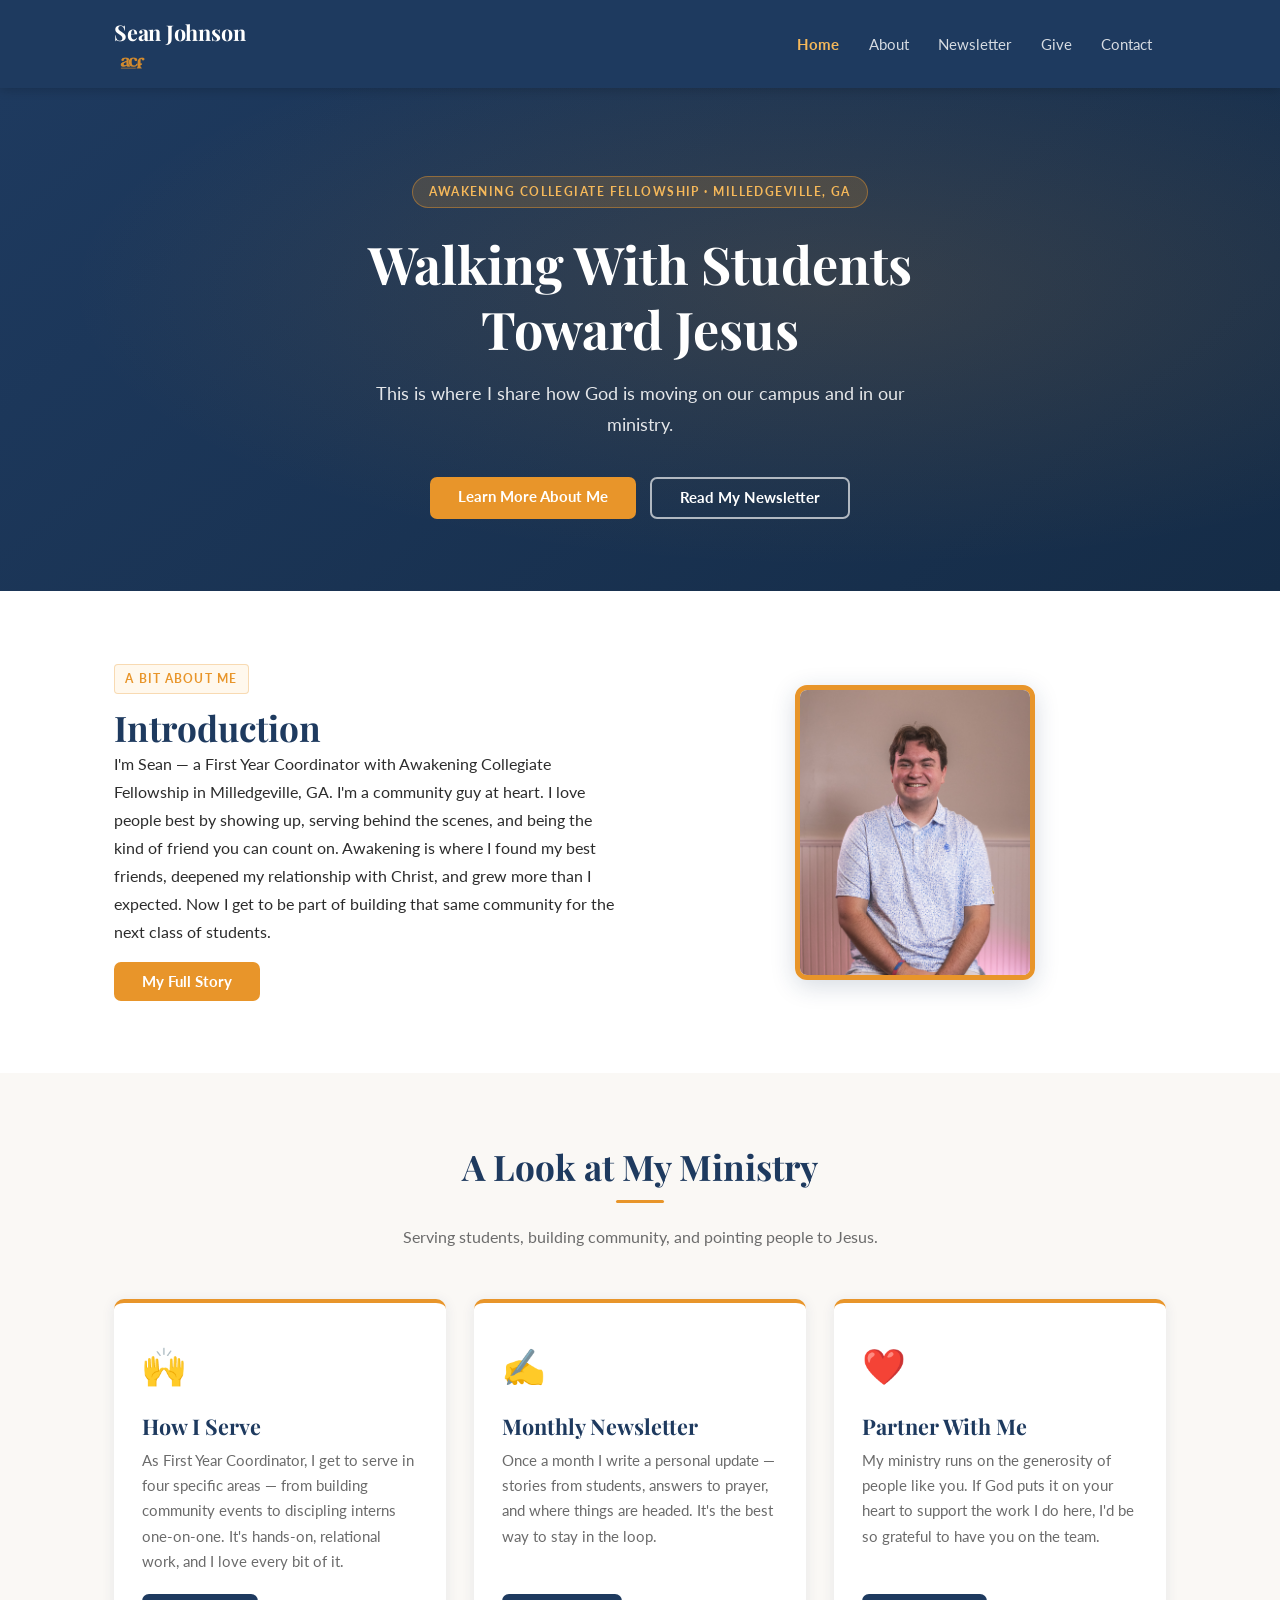
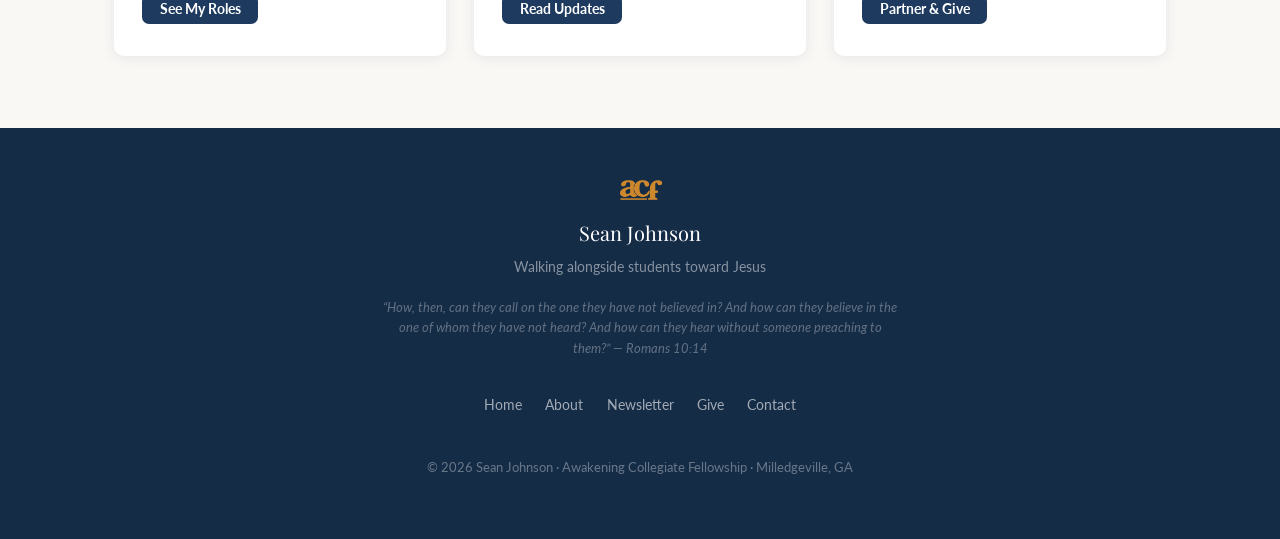
==== index.html @ 80b4a174 "Replace ACF text in nav with logo image across all pages" ====
<!DOCTYPE html>
<html lang="en">
<head>
  <meta charset="UTF-8">
  <meta name="viewport" content="width=device-width, initial-scale=1.0">
  <title>Sean Johnson | Ministry</title>
  <meta name="description" content="Sean Johnson — First Year Coordinator with Awakening Collegiate Fellowship in Milledgeville, GA. Walking alongside college students toward Jesus.">
  <link rel="preconnect" href="https://fonts.googleapis.com">
  <link rel="preconnect" href="https://fonts.gstatic.com" crossorigin>
  <link href="https://fonts.googleapis.com/css2?family=Playfair+Display:ital,wght@0,400;0,600;0,700;1,400&family=Lato:wght@300;400;700&display=swap" rel="stylesheet">
  <link rel="stylesheet" href="css/style.css">
</head>
<body>

<header>
  <nav>
    <div class="nav-brand">
      <a href="index.html">Sean Johnson</a>
      <img src="images/acf-logo.png" alt="ACF" style="height:20px;display:block;opacity:0.9;margin-top:1px;">
    </div>
    <button class="nav-toggle" aria-label="Toggle navigation" aria-expanded="false">&#9776;</button>
    <ul class="nav-links">
      <li><a href="index.html">Home</a></li>
      <li><a href="about.html">About</a></li>
      <li><a href="newsletter.html">Newsletter</a></li>
      <li><a href="give.html">Give</a></li>
      <li><a href="contact.html">Contact</a></li>
    </ul>
  </nav>
</header>

<!-- Hero -->
<div class="hero">
  <div class="hero-inner container">
    <div class="hero-badge">Awakening Collegiate Fellowship &middot; Milledgeville, GA</div>
    <h1>Walking With Students<br>Toward Jesus</h1>
    <p class="hero-lead">
      This is where I share how God is moving on our campus and in our ministry.
    </p>
    <div class="hero-actions">
      <a href="about.html" class="btn btn-primary">Learn More About Me</a>
      <a href="newsletter.html" class="btn btn-outline-white">Read My Newsletter</a>
    </div>
  </div>
</div>

<!-- Quick intro -->
<section class="section-white">
  <div class="container">
    <div style="display:grid; grid-template-columns:1fr 1fr; gap:3rem; align-items:center;">
      <div>
        <span class="tag">A Bit About Me</span>
        <h2 style="margin-top:0.75rem;">Introduction</h2>
        <p>I'm Sean — a First Year Coordinator with Awakening Collegiate Fellowship in Milledgeville, GA. I'm a community guy at heart. I love people best by showing up, serving behind the scenes, and being the kind of friend you can count on. Awakening is where I found my best friends, deepened my relationship with Christ, and grew more than I expected. Now I get to be part of building that same community for the next class of students.</p>
        <a href="about.html" class="btn btn-primary">My Full Story</a>
      </div>
      <div class="text-center" style="padding:1rem;">
        <img src="images/sean-johnson.jpg" alt="Sean Johnson" class="profile-photo-rect">
      </div>
    </div>
  </div>
</section>


<!-- What I Do -->
<section>
  <div class="container">
    <div class="section-header">
      <h2>A Look at My Ministry</h2>
      <hr class="divider">
      <p>Serving students, building community, and pointing people to Jesus.</p>
    </div>
    <div class="cards">
      <div class="card">
        <div class="card-icon">&#128588;</div>
        <h3>How I Serve</h3>
        <p>As First Year Coordinator, I get to serve in four specific areas — from building community events to discipling interns one-on-one. It's hands-on, relational work, and I love every bit of it.</p>
        <a href="about.html#roles" class="btn btn-navy btn-sm">See My Roles</a>
      </div>
      <div class="card">
        <div class="card-icon">&#9997;&#65039;</div>
        <h3>Monthly Newsletter</h3>
        <p>Once a month I write a personal update — stories from students, answers to prayer, and where things are headed. It's the best way to stay in the loop.</p>
        <a href="newsletter.html" class="btn btn-navy btn-sm">Read Updates</a>
      </div>
      <div class="card">
        <div class="card-icon">&#10084;&#65039;</div>
        <h3>Partner With Me</h3>
        <p>My ministry runs on the generosity of people like you. If God puts it on your heart to support the work I do here, I'd be so grateful to have you on the team.</p>
        <a href="give.html" class="btn btn-navy btn-sm">Partner &amp; Give</a>
      </div>
    </div>
  </div>
</section>

<!-- Footer -->
<footer>
  <div class="container">
    <div class="footer-brand">
      <img src="images/acf-logo.png" alt="ACF" style="height:36px;opacity:0.88;display:block;margin:0 auto 0.4rem;">
      Sean Johnson
    </div>
    <p class="footer-tagline">Walking alongside students toward Jesus</p>
    <p class="footer-verse">&ldquo;How, then, can they call on the one they have not believed in? And how can they believe in the one of whom they have not heard? And how can they hear without someone preaching to them?&rdquo; &mdash; Romans 10:14</p>
    <nav class="footer-nav">
      <a href="index.html">Home</a>
      <a href="about.html">About</a>
      <a href="newsletter.html">Newsletter</a>
      <a href="give.html">Give</a>
      <a href="contact.html">Contact</a>
    </nav>
    <p class="footer-copy">&copy; 2026 Sean Johnson &middot; Awakening Collegiate Fellowship &middot; Milledgeville, GA</p>
  </div>
</footer>

<script src="js/main.js"></script>
</body>
</html>
---- css/style.css ----
@import url('https://fonts.googleapis.com/css2?family=Playfair+Display:ital,wght@0,400;0,600;0,700;1,400&family=Lato:wght@300;400;700&display=swap');

:root {
  --navy: #1E3A5F;
  --navy-dark: #152C47;
  --navy-light: #2A5080;
  --amber: #E8952A;
  --amber-light: #F5B85A;
  --amber-pale: #FFF8ED;
  --warm-white: #FAF8F5;
  --white: #FFFFFF;
  --text: #2C2C2C;
  --text-light: #6B6B6B;
  --border: #E5DDD5;
  --shadow: 0 2px 14px rgba(30, 58, 95, 0.09);
  --radius: 10px;
}

*, *::before, *::after { box-sizing: border-box; margin: 0; padding: 0; }
html { scroll-behavior: smooth; }

body {
  font-family: 'Lato', sans-serif;
  color: var(--text);
  background: var(--warm-white);
  line-height: 1.75;
}

h1, h2, h3, h4 {
  font-family: 'Playfair Display', serif;
  line-height: 1.25;
  color: var(--navy);
}

h1 { font-size: clamp(2rem, 5vw, 3.25rem); }
h2 { font-size: clamp(1.5rem, 3vw, 2.2rem); }
h3 { font-size: 1.35rem; }

p { margin-bottom: 1rem; }
a { color: var(--amber); text-decoration: none; }
a:hover { text-decoration: underline; }
img { max-width: 100%; height: auto; display: block; }

.container { max-width: 1100px; margin: 0 auto; padding: 0 1.5rem; }
.container-narrow { max-width: 760px; margin: 0 auto; padding: 0 1.5rem; }

/* ---- Navigation ---- */
header {
  background: var(--navy);
  position: sticky;
  top: 0;
  z-index: 200;
  box-shadow: 0 2px 10px rgba(0,0,0,0.18);
}

nav {
  display: flex;
  align-items: center;
  justify-content: space-between;
  padding: 0.9rem 1.5rem;
  max-width: 1100px;
  margin: 0 auto;
}

.nav-brand a {
  font-family: 'Playfair Display', serif;
  font-size: 1.35rem;
  color: white;
  font-weight: 700;
  letter-spacing: -0.01em;
  text-decoration: none;
}

.nav-brand .nav-subtitle {
  display: block;
  font-family: 'Lato', sans-serif;
  font-size: 0.68rem;
  color: var(--amber-light);
  letter-spacing: 0.14em;
  text-transform: uppercase;
  margin-top: -3px;
}

.nav-links {
  display: flex;
  list-style: none;
  gap: 0.15rem;
  align-items: center;
}

.nav-links a {
  color: rgba(255,255,255,0.82);
  padding: 0.45rem 0.85rem;
  border-radius: 5px;
  font-size: 0.94rem;
  font-weight: 400;
  transition: color 0.2s, background 0.2s;
  text-decoration: none;
}

.nav-links a:hover { color: white; background: rgba(255,255,255,0.1); }
.nav-links a.active { color: var(--amber-light); font-weight: 700; }

.nav-toggle {
  display: none;
  background: none;
  border: 2px solid rgba(255,255,255,0.35);
  color: white;
  font-size: 1.2rem;
  cursor: pointer;
  padding: 0.3rem 0.55rem;
  border-radius: 5px;
  line-height: 1;
}

@media (max-width: 660px) {
  .nav-toggle { display: block; }
  .nav-links {
    display: none;
    flex-direction: column;
    align-items: stretch;
    position: absolute;
    top: 100%;
    left: 0; right: 0;
    background: var(--navy-dark);
    padding: 0.75rem 1rem 1rem;
    gap: 0.1rem;
    border-top: 1px solid rgba(255,255,255,0.1);
  }
  .nav-links.open { display: flex; }
  .nav-links a { display: block; padding: 0.65rem 1rem; border-radius: 6px; }
  header { position: relative; }
}

/* ---- Buttons ---- */
.btn {
  display: inline-block;
  padding: 0.75rem 1.75rem;
  border-radius: 7px;
  font-family: 'Lato', sans-serif;
  font-weight: 700;
  font-size: 0.95rem;
  cursor: pointer;
  transition: transform 0.15s, box-shadow 0.15s, opacity 0.15s;
  text-decoration: none;
  border: none;
  line-height: 1;
}

.btn:hover { transform: translateY(-2px); box-shadow: 0 5px 16px rgba(0,0,0,0.15); text-decoration: none; }
.btn:active { transform: translateY(0); box-shadow: none; }

.btn-primary { background: var(--amber); color: white; }
.btn-primary:hover { background: #d4841e; color: white; }
.btn-outline-white { border: 2px solid rgba(255,255,255,0.65); color: white; background: transparent; padding: 0.72rem 1.75rem; }
.btn-outline-white:hover { border-color: white; background: rgba(255,255,255,0.08); color: white; }
.btn-navy { background: var(--navy); color: white; }
.btn-navy:hover { background: var(--navy-dark); color: white; }
.btn-sm { padding: 0.5rem 1.1rem; font-size: 0.88rem; }

/* ---- Hero ---- */
.hero {
  background: linear-gradient(140deg, var(--navy) 0%, var(--navy-dark) 100%);
  color: white;
  padding: 5.5rem 1.5rem 4.5rem;
  text-align: center;
  position: relative;
  overflow: hidden;
}

.hero::after {
  content: '';
  position: absolute;
  inset: 0;
  background: radial-gradient(ellipse at 65% 40%, rgba(232,149,42,0.14) 0%, transparent 65%);
  pointer-events: none;
}

.hero-inner { position: relative; z-index: 1; }
.hero-badge {
  display: inline-block;
  background: rgba(232,149,42,0.18);
  border: 1px solid rgba(232,149,42,0.45);
  color: var(--amber-light);
  font-size: 0.75rem;
  letter-spacing: 0.12em;
  text-transform: uppercase;
  padding: 0.3rem 1rem;
  border-radius: 20px;
  margin-bottom: 1.4rem;
  font-family: 'Lato', sans-serif;
  font-weight: 700;
}

.hero h1 { color: white; margin-bottom: 1.1rem; }
.hero .hero-lead { font-size: 1.15rem; opacity: 0.88; max-width: 580px; margin: 0 auto 2.25rem; line-height: 1.7; }
.hero-actions { display: flex; gap: 0.85rem; justify-content: center; flex-wrap: wrap; }

/* ---- Page header (inner pages) ---- */
.page-header {
  background: var(--navy);
  color: white;
  padding: 3.25rem 1.5rem 2.75rem;
  text-align: center;
}

.page-header h1 { color: white; margin-bottom: 0.5rem; }
.page-header p { opacity: 0.83; max-width: 520px; margin: 0 auto; font-size: 1.05rem; }

/* ---- Sections ---- */
section { padding: 4.5rem 0; }
.section-white { background: white; }

.section-header { text-align: center; margin-bottom: 3rem; }
.section-header h2 { margin-bottom: 0.5rem; }
.section-header p { color: var(--text-light); font-size: 1.02rem; max-width: 520px; margin: 0 auto; }

.divider {
  width: 48px; height: 3px;
  background: var(--amber); border: none;
  border-radius: 2px; margin: 0.7rem auto 1.2rem;
}

/* ---- Cards ---- */
.cards { display: grid; grid-template-columns: repeat(auto-fit, minmax(270px, 1fr)); gap: 1.75rem; }

.card {
  background: white;
  border-radius: var(--radius);
  box-shadow: var(--shadow);
  padding: 2rem 1.75rem;
  border-top: 4px solid var(--amber);
  transition: transform 0.2s, box-shadow 0.2s;
  display: flex;
  flex-direction: column;
}

.card:hover { transform: translateY(-4px); box-shadow: 0 8px 28px rgba(30,58,95,0.13); }
.card-icon { font-size: 2.2rem; margin-bottom: 1rem; }
.card h3 { margin-bottom: 0.5rem; }
.card p { color: var(--text-light); margin-bottom: 1.25rem; font-size: 0.96rem; line-height: 1.65; }
.card .btn { margin-top: auto; align-self: flex-start; }

/* ---- Scripture callout ---- */
.scripture-band {
  background: linear-gradient(135deg, var(--navy), var(--navy-light));
  color: white;
  text-align: center;
  padding: 4rem 1.5rem;
}

.scripture-band blockquote {
  font-family: 'Playfair Display', serif;
  font-style: italic;
  font-size: clamp(1.15rem, 2.5vw, 1.5rem);
  line-height: 1.65;
  max-width: 660px;
  margin: 0 auto 0.75rem;
  opacity: 0.95;
}

.scripture-band cite {
  font-size: 0.88rem;
  letter-spacing: 0.08em;
  text-transform: uppercase;
  opacity: 0.7;
  font-style: normal;
}

/* ---- About page ---- */
.about-intro {
  display: grid;
  grid-template-columns: 220px 1fr;
  gap: 3rem;
  align-items: start;
  padding: 3.5rem 0;
}

@media (max-width: 680px) {
  .about-intro { grid-template-columns: 1fr; text-align: center; }
}

.profile-photo {
  width: 240px; height: 240px;
  border-radius: 50%;
  object-fit: cover;
  object-position: center top;
  border: 5px solid var(--amber);
  flex-shrink: 0;
  display: block;
}

.about-intro .profile-photo { margin: 0 auto; }

.profile-photo-rect {
  width: 240px; height: 295px;
  border-radius: 12px;
  object-fit: cover;
  object-position: center top;
  border: 5px solid var(--amber);
  box-shadow: 0 6px 24px rgba(30, 58, 95, 0.18);
  display: block;
  margin: 0 auto;
}

.photo-placeholder {
  width: 200px; height: 200px;
  border-radius: 50%;
  background: linear-gradient(135deg, var(--amber-pale), #f7dba8);
  border: 5px solid var(--amber);
  display: flex; align-items: center; justify-content: center;
  font-size: 5rem;
  flex-shrink: 0;
}

.about-intro .photo-placeholder { margin: 0 auto; }

.prose p { font-size: 1.05rem; line-height: 1.85; margin-bottom: 1.1rem; }
.prose h2 { margin: 2.25rem 0 0.75rem; }
.prose h3 { margin: 1.75rem 0 0.6rem; font-size: 1.2rem; }

.acf-card {
  background: var(--amber-pale);
  border: 1px solid rgba(232,149,42,0.25);
  border-left: 5px solid var(--amber);
  border-radius: var(--radius);
  padding: 2rem 2.25rem;
  margin: 2rem 0;
}

.acf-card h3 { margin-bottom: 0.65rem; }

/* ---- Newsletter ---- */
.newsletter-intro {
  background: var(--amber-pale);
  border-radius: var(--radius);
  padding: 2rem 2.25rem;
  margin-bottom: 2.5rem;
  border: 1px solid rgba(232,149,42,0.22);
  display: flex;
  align-items: center;
  gap: 1.25rem;
}

.newsletter-intro-icon { font-size: 2.5rem; flex-shrink: 0; }
.newsletter-intro p { margin: 0; color: var(--text-light); font-size: 0.97rem; }
.newsletter-intro strong { color: var(--navy); }

.newsletter-list { display: flex; flex-direction: column; gap: 1.25rem; }

.nl-card {
  background: white;
  border-radius: var(--radius);
  box-shadow: var(--shadow);
  padding: 1.5rem 1.75rem;
  display: flex;
  gap: 1.5rem;
  align-items: flex-start;
  border-left: 5px solid var(--amber);
  transition: transform 0.15s, box-shadow 0.15s;
}

.nl-card:hover { transform: translateX(4px); box-shadow: 0 5px 20px rgba(30,58,95,0.11); }

.nl-date-chip {
  min-width: 74px;
  background: var(--amber-pale);
  border-radius: 7px;
  padding: 0.55rem 0.5rem;
  text-align: center;
  flex-shrink: 0;
}

.nl-date-chip .nl-month {
  font-size: 0.72rem;
  text-transform: uppercase;
  letter-spacing: 0.1em;
  color: var(--amber);
  font-weight: 700;
  font-family: 'Lato', sans-serif;
}

.nl-date-chip .nl-year {
  font-size: 1.05rem;
  font-weight: 700;
  color: var(--navy);
  font-family: 'Playfair Display', serif;
}

.nl-meta { flex: 1; min-width: 0; }
.nl-meta h3 { margin-bottom: 0.3rem; font-size: 1.2rem; }
.nl-meta .nl-excerpt { color: var(--text-light); font-size: 0.94rem; margin-bottom: 0.9rem; line-height: 1.6; }

/* Newsletter read view */
.nl-read-back { margin-bottom: 1.75rem; }

.nl-read-card {
  background: white;
  border-radius: var(--radius);
  box-shadow: var(--shadow);
  padding: 2.75rem 3rem;
  max-width: 740px;
  margin: 0 auto;
}

@media (max-width: 600px) {
  .nl-read-card { padding: 1.5rem 1.25rem; }
  .nl-card { flex-direction: column; gap: 0.75rem; }
}

.nl-read-title { margin-bottom: 0.3rem; }
.nl-read-date { color: var(--text-light); font-size: 0.9rem; padding-bottom: 1.5rem; border-bottom: 1px solid var(--border); margin-bottom: 2rem; }

.nl-body h1, .nl-body h2 { margin: 1.75rem 0 0.75rem; }
.nl-body h3 { margin: 1.5rem 0 0.5rem; }
.nl-body p { margin-bottom: 1rem; line-height: 1.82; font-size: 1.03rem; }
.nl-body ul, .nl-body ol { margin: 0 0 1rem 1.5rem; }
.nl-body li { margin-bottom: 0.45rem; }
.nl-body blockquote {
  border-left: 4px solid var(--amber);
  padding: 0.8rem 1.4rem;
  margin: 1.5rem 0;
  background: var(--amber-pale);
  border-radius: 0 var(--radius) var(--radius) 0;
  font-style: italic;
  color: var(--navy);
}
.nl-body hr { border: none; border-top: 1px solid var(--border); margin: 2rem 0; }
.nl-body a { color: var(--amber); }
.nl-body strong { color: var(--navy); }

/* ---- Give ---- */
.give-options { display: grid; grid-template-columns: repeat(auto-fit, minmax(220px, 1fr)); gap: 1.5rem; margin: 2rem 0; }

.give-opt {
  background: white;
  border-radius: var(--radius);
  box-shadow: var(--shadow);
  padding: 1.75rem;
  text-align: center;
  border-top: 4px solid var(--amber);
  transition: transform 0.2s, box-shadow 0.2s;
  display: flex;
  flex-direction: column;
}

.give-opt .btn { margin-top: auto; }

.give-opt:hover { transform: translateY(-3px); box-shadow: 0 7px 24px rgba(30,58,95,0.12); }
.give-opt .give-icon { font-size: 2.6rem; margin-bottom: 0.75rem; }
.give-opt h3 { margin-bottom: 0.4rem; }
.give-opt p { color: var(--text-light); font-size: 0.93rem; margin-bottom: 0.75rem; }
.give-opt .give-handle { font-weight: 700; color: var(--navy); font-size: 1.05rem; margin-bottom: 1.1rem; }

.give-verse {
  background: var(--amber-pale);
  border: 1px solid rgba(232,149,42,0.22);
  border-radius: var(--radius);
  padding: 2.5rem 2rem;
  text-align: center;
  margin: 2.5rem 0;
}

.give-verse blockquote {
  font-family: 'Playfair Display', serif;
  font-style: italic;
  font-size: 1.2rem;
  color: var(--navy);
  line-height: 1.65;
  margin-bottom: 0.65rem;
  max-width: 600px;
  margin-left: auto;
  margin-right: auto;
}

.give-verse cite { font-size: 0.87rem; color: var(--text-light); font-style: normal; letter-spacing: 0.05em; }

/* ---- Contact ---- */
.contact-layout { display: grid; grid-template-columns: 1fr 1.1fr; gap: 3.5rem; padding: 3.5rem 0; }

@media (max-width: 720px) { .contact-layout { grid-template-columns: 1fr; gap: 2.5rem; } }

.contact-items { display: flex; flex-direction: column; gap: 1.5rem; }

.contact-item {
  display: flex;
  gap: 1rem;
  align-items: flex-start;
}

.ci-icon {
  width: 46px; height: 46px;
  background: var(--amber-pale);
  border-radius: 50%;
  display: flex; align-items: center; justify-content: center;
  font-size: 1.3rem;
  flex-shrink: 0;
  border: 1px solid rgba(232,149,42,0.25);
}

.ci-text h4 { font-family: 'Lato', sans-serif; font-size: 0.8rem; text-transform: uppercase; letter-spacing: 0.1em; color: var(--amber); font-weight: 700; margin-bottom: 0.2rem; }
.ci-text p, .ci-text a { margin: 0; font-size: 1rem; color: var(--text); }
.ci-text a { color: var(--navy); font-weight: 700; }
.ci-text a:hover { color: var(--amber); text-decoration: none; }

.contact-form { display: flex; flex-direction: column; gap: 1rem; }

.form-group { display: flex; flex-direction: column; gap: 0.3rem; }
.form-group label { font-weight: 700; font-size: 0.88rem; color: var(--navy); letter-spacing: 0.03em; }

.form-group input, .form-group textarea {
  padding: 0.72rem 1rem;
  border: 1.5px solid var(--border);
  border-radius: 6px;
  font-family: 'Lato', sans-serif;
  font-size: 1rem;
  color: var(--text);
  background: white;
  transition: border-color 0.2s, box-shadow 0.2s;
  width: 100%;
}

.form-group input:focus, .form-group textarea:focus {
  outline: none;
  border-color: var(--amber);
  box-shadow: 0 0 0 3px rgba(232,149,42,0.14);
}

.form-group textarea { resize: vertical; min-height: 135px; }

.form-row { display: grid; grid-template-columns: 1fr 1fr; gap: 1rem; }
@media (max-width: 420px) { .form-row { grid-template-columns: 1fr; } }

/* ---- Footer ---- */
footer {
  background: var(--navy-dark);
  color: rgba(255,255,255,0.65);
  padding: 2.75rem 1.5rem;
  text-align: center;
  font-size: 0.9rem;
}

.footer-brand {
  font-family: 'Playfair Display', serif;
  font-size: 1.25rem;
  color: white;
  margin-bottom: 0.3rem;
}

.footer-tagline { margin-bottom: 1.1rem; font-size: 0.88rem; opacity: 0.75; }

.footer-nav { margin-bottom: 1.25rem; display: flex; justify-content: center; flex-wrap: wrap; gap: 0.25rem; }
.footer-nav a { color: rgba(255,255,255,0.6); padding: 0.2rem 0.6rem; font-size: 0.88rem; }
.footer-nav a:hover { color: var(--amber-light); text-decoration: none; }

footer .footer-verse {
  font-style: italic;
  font-size: 0.8rem;
  opacity: 0.5;
  max-width: 520px;
  margin: 0 auto 1.1rem;
  line-height: 1.6;
}
footer .footer-copy { font-size: 0.82rem; opacity: 0.55; }

/* ---- Utility ---- */
.text-center { text-align: center; }
.text-amber { color: var(--amber); }
.mt-1 { margin-top: 1rem; } .mt-2 { margin-top: 2rem; } .mb-2 { margin-bottom: 2rem; }
.loading-msg { text-align: center; color: var(--text-light); padding: 3.5rem 1rem; font-style: italic; }
.error-msg { text-align: center; color: #b83232; background: #fdf2f2; border-radius: var(--radius); padding: 2rem; }

.tag {
  display: inline-block;
  background: var(--amber-pale);
  color: var(--amber);
  border: 1px solid rgba(232,149,42,0.3);
  font-size: 0.78rem;
  font-weight: 700;
  letter-spacing: 0.09em;
  text-transform: uppercase;
  padding: 0.2rem 0.65rem;
  border-radius: 4px;
  font-family: 'Lato', sans-serif;
}
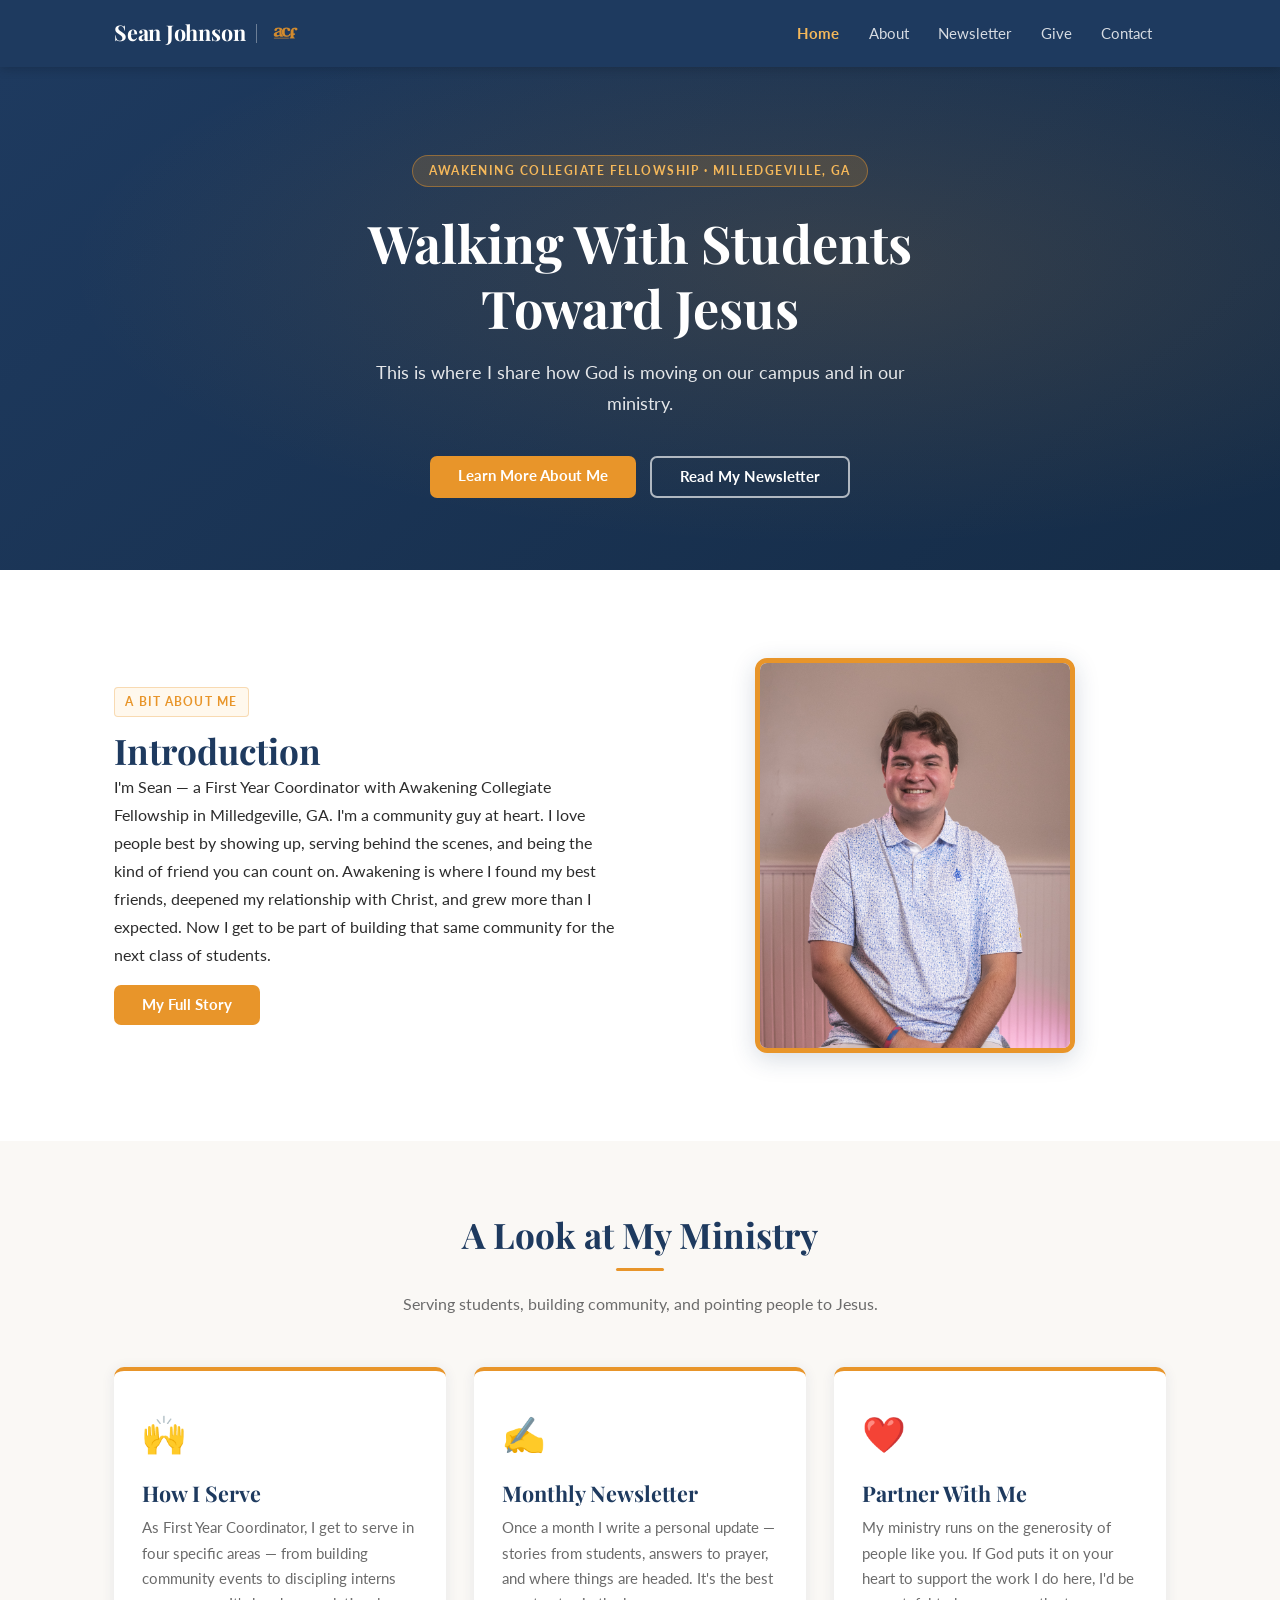
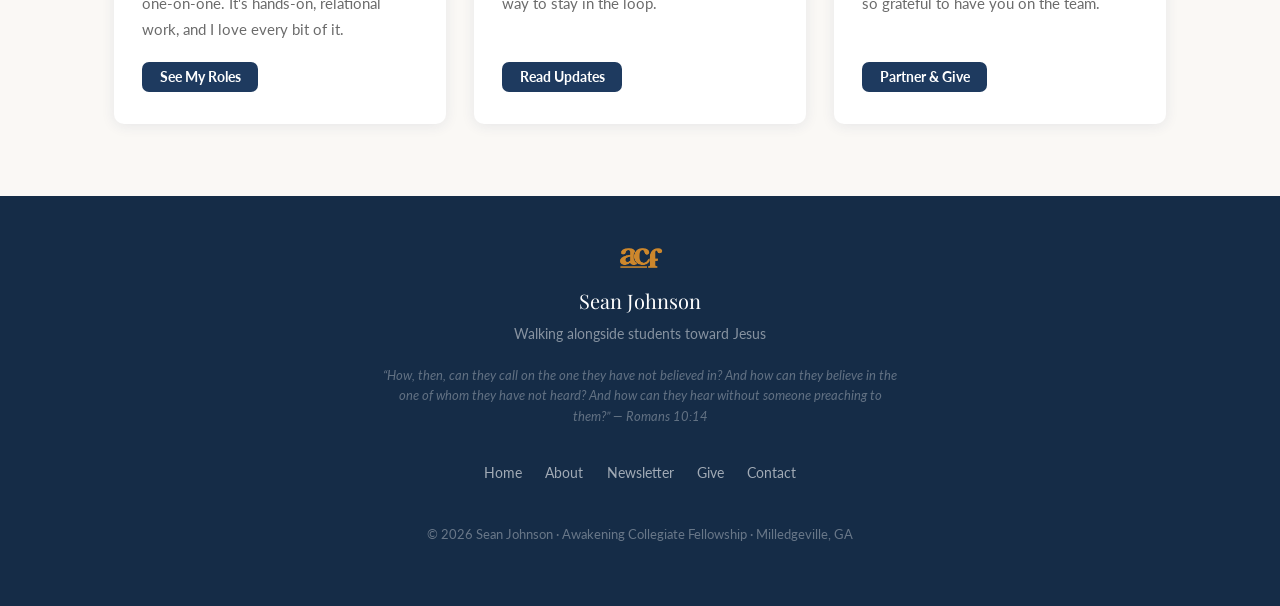
==== commit dff84165: "Inline nav brand: Sean Johnson | ACF logo on same line with divider Co-Authored-By: Claude Sonnet 4." ====
--- a/index.html
+++ b/index.html
@@ -16,7 +16,8 @@
   <nav>
     <div class="nav-brand">
       <a href="index.html">Sean Johnson</a>
-      <img src="images/acf-logo.png" alt="ACF" style="height:20px;display:block;opacity:0.9;margin-top:1px;">
+      <span class="nav-divider"></span>
+      <img src="images/acf-logo.png" alt="ACF" style="height:20px;opacity:0.9;display:block;">
     </div>
     <button class="nav-toggle" aria-label="Toggle navigation" aria-expanded="false">&#9776;</button>
     <ul class="nav-links">
--- a/css/style.css
+++ b/css/style.css
@@ -60,6 +60,20 @@
   padding: 0.9rem 1.5rem;
   max-width: 1100px;
   margin: 0 auto;
+}
+
+.nav-brand {
+  display: flex;
+  flex-direction: row;
+  align-items: center;
+  gap: 0.65rem;
+}
+
+.nav-divider {
+  width: 1px;
+  height: 1.2rem;
+  background: rgba(255,255,255,0.35);
+  flex-shrink: 0;
 }
 
 .nav-brand a {
@@ -293,7 +307,7 @@
 .about-intro .profile-photo { margin: 0 auto; }
 
 .profile-photo-rect {
-  width: 240px; height: 295px;
+  width: 320px; height: 395px;
   border-radius: 12px;
   object-fit: cover;
   object-position: center top;
@@ -429,6 +443,11 @@
 .nl-body a { color: var(--amber); }
 .nl-body strong { color: var(--navy); }
 
+.nl-coming-badge { vertical-align: middle; font-size: 0.68rem; padding: 0.18rem 0.55rem; letter-spacing: 0.12em; }
+
+.btn-disabled { background: #D1D5DB; color: #9CA3AF; cursor: not-allowed; pointer-events: none; }
+.btn-disabled:hover { transform: none; box-shadow: none; }
+
 /* ---- Give ---- */
 .give-options { display: grid; grid-template-columns: repeat(auto-fit, minmax(220px, 1fr)); gap: 1.5rem; margin: 2rem 0; }
 
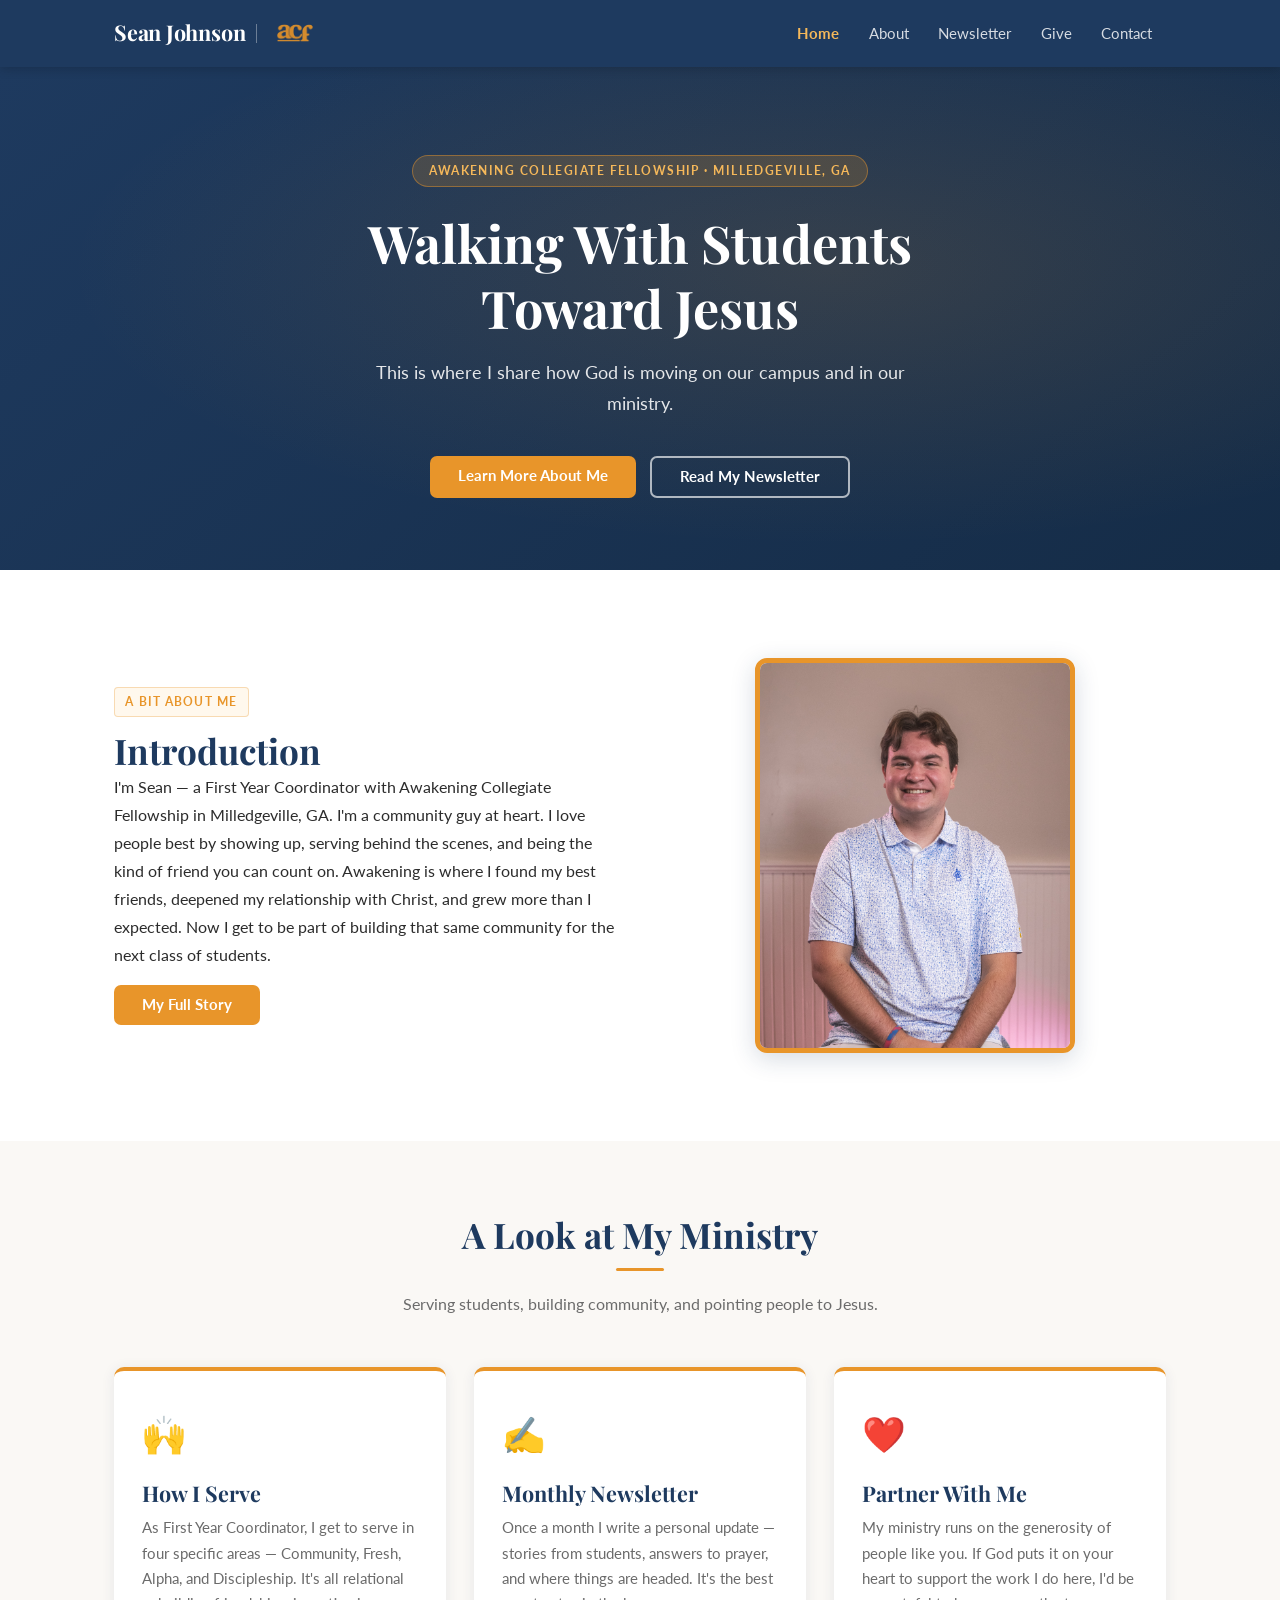
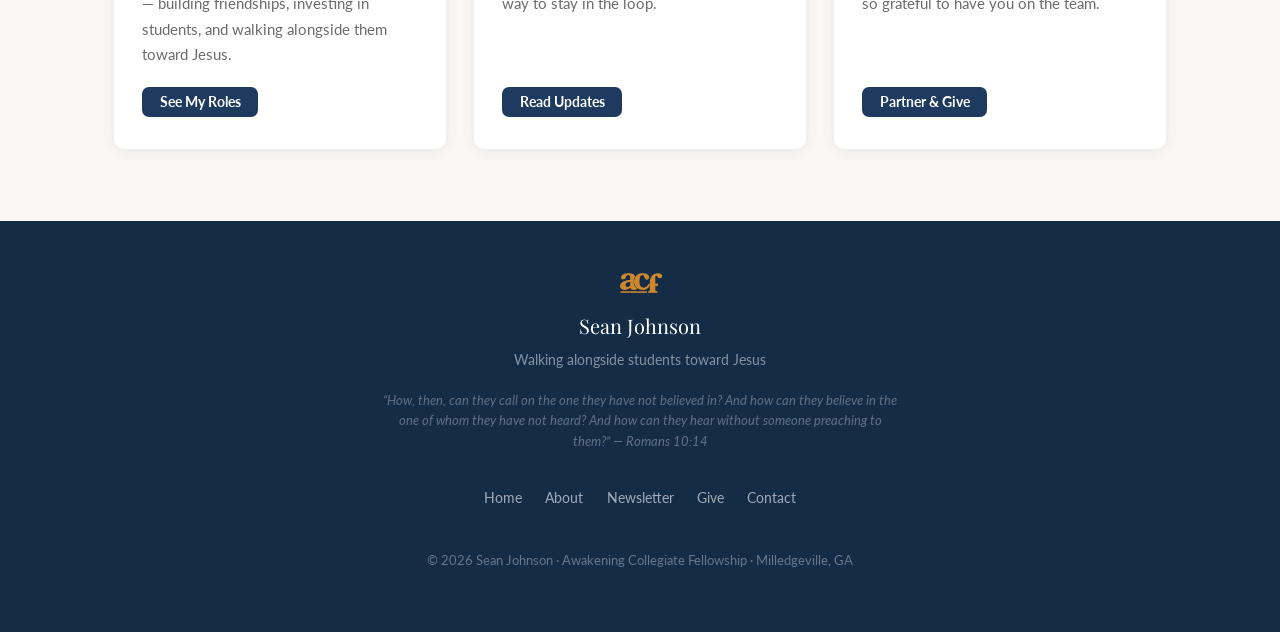
==== commit c4a3690e: "Update How I Serve blurb, ACF ministry description, and bump nav logo size Co-Authored-By: Claude So" ====
--- a/index.html
+++ b/index.html
@@ -75,7 +75,7 @@
       <div class="card">
         <div class="card-icon">&#128588;</div>
         <h3>How I Serve</h3>
-        <p>As First Year Coordinator, I get to serve in four specific areas — from building community events to discipling interns one-on-one. It's hands-on, relational work, and I love every bit of it.</p>
+        <p>As First Year Coordinator, I get to serve in four specific areas — Community, Fresh, Alpha, and Discipleship. It's all relational — building friendships, investing in students, and walking alongside them toward Jesus.</p>
         <a href="about.html#roles" class="btn btn-navy btn-sm">See My Roles</a>
       </div>
       <div class="card">
--- a/css/style.css
+++ b/css/style.css
@@ -67,6 +67,10 @@
   flex-direction: row;
   align-items: center;
   gap: 0.65rem;
+}
+
+.nav-brand img {
+  height: 1.9rem !important;
 }
 
 .nav-divider {
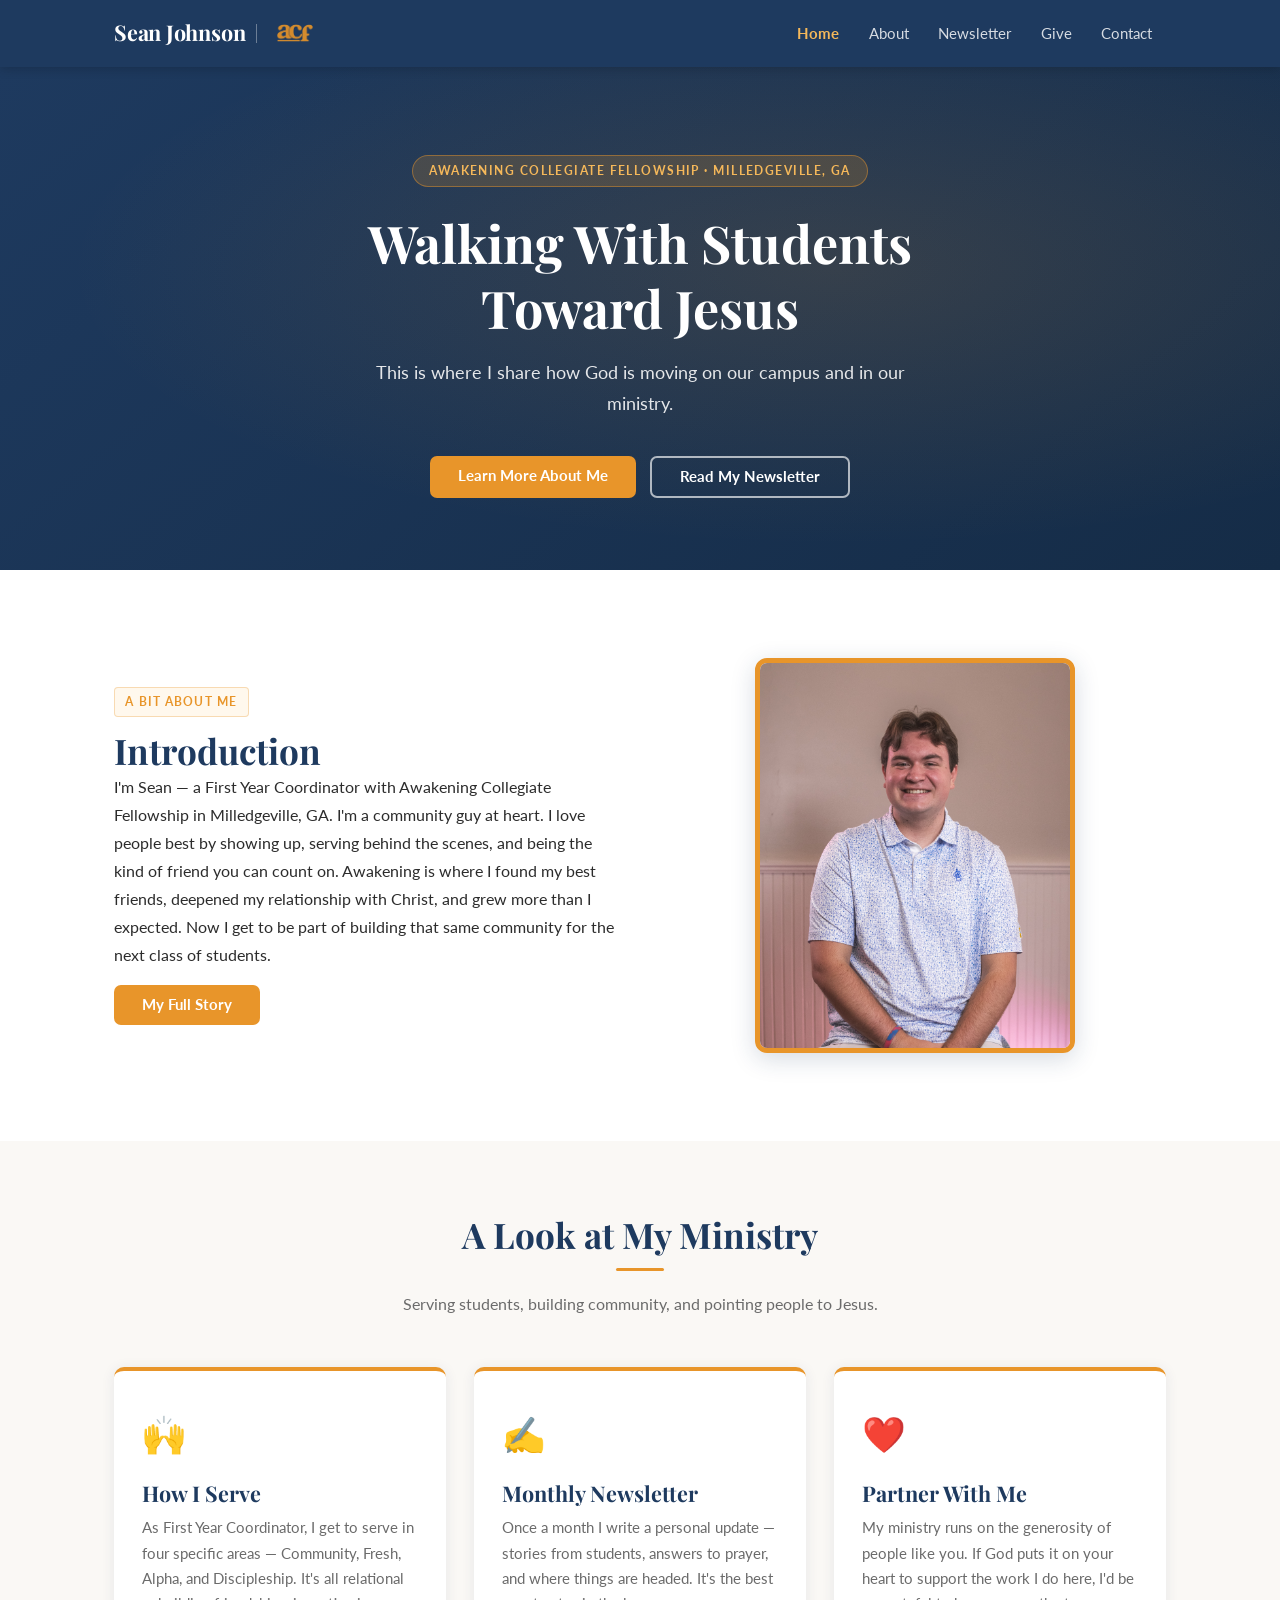
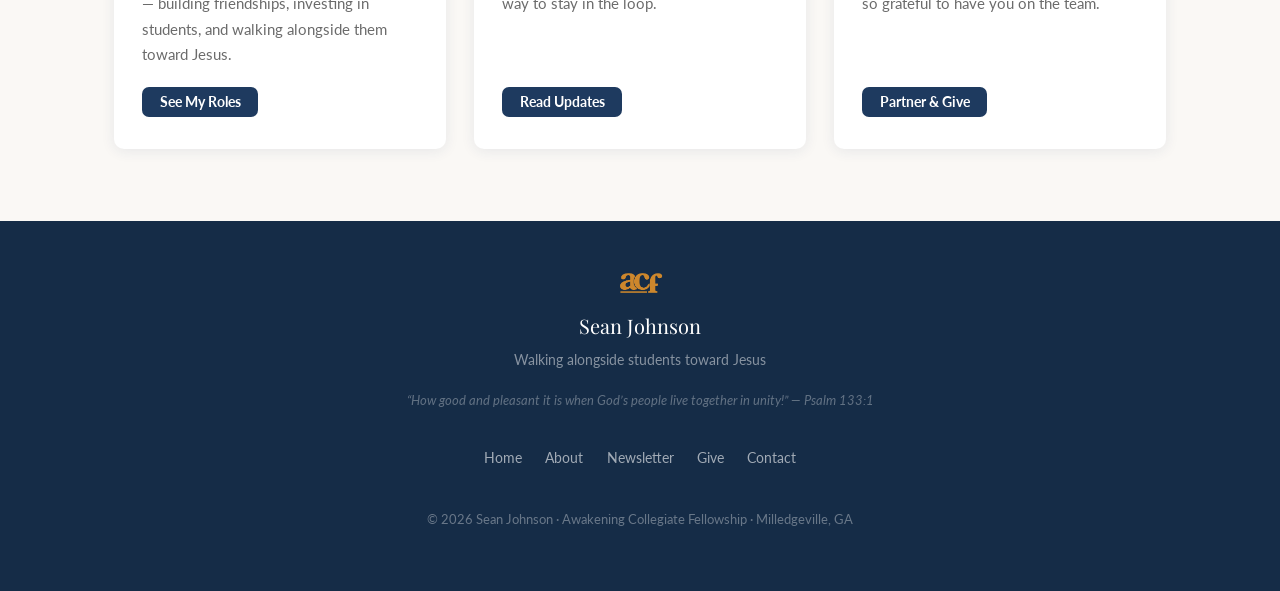
==== commit f92c80c2: "Update home page footer verse to Psalm 133:1 Co-Authored-By: Claude Sonnet 4.6 <noreply@anthropic.co" ====
--- a/index.html
+++ b/index.html
@@ -3,6 +3,8 @@
 <head>
   <meta charset="UTF-8">
   <meta name="viewport" content="width=device-width, initial-scale=1.0">
+  <link rel="icon" type="image/png" href="favicon.png">
+  <link rel="icon" type="image/svg+xml" href="favicon.svg">
   <title>Sean Johnson | Ministry</title>
   <meta name="description" content="Sean Johnson — First Year Coordinator with Awakening Collegiate Fellowship in Milledgeville, GA. Walking alongside college students toward Jesus.">
   <link rel="preconnect" href="https://fonts.googleapis.com">
@@ -48,7 +50,7 @@
 <!-- Quick intro -->
 <section class="section-white">
   <div class="container">
-    <div style="display:grid; grid-template-columns:1fr 1fr; gap:3rem; align-items:center;">
+    <div class="intro-grid" style="display:grid; grid-template-columns:1fr 1fr; gap:3rem; align-items:center;">
       <div>
         <span class="tag">A Bit About Me</span>
         <h2 style="margin-top:0.75rem;">Introduction</h2>
@@ -102,7 +104,7 @@
       Sean Johnson
     </div>
     <p class="footer-tagline">Walking alongside students toward Jesus</p>
-    <p class="footer-verse">&ldquo;How, then, can they call on the one they have not believed in? And how can they believe in the one of whom they have not heard? And how can they hear without someone preaching to them?&rdquo; &mdash; Romans 10:14</p>
+    <p class="footer-verse">&ldquo;How good and pleasant it is when God&rsquo;s people live together in unity!&rdquo; &mdash; Psalm 133:1</p>
     <nav class="footer-nav">
       <a href="index.html">Home</a>
       <a href="about.html">About</a>
--- a/css/style.css
+++ b/css/style.css
@@ -228,8 +228,143 @@
 /* ---- Sections ---- */
 section { padding: 4.5rem 0; }
 .section-white { background: white; }
+.section-cream { background: #fdf8f0; }
 
 .section-header { text-align: center; margin-bottom: 3rem; }
+
+/* ---- Coverflow Carousel ---- */
+.coverflow-outer {
+  display: flex;
+  align-items: center;
+  justify-content: center;
+  gap: 1rem;
+  position: relative;
+  margin: 0 auto;
+}
+
+.coverflow-stage {
+  perspective: 900px;
+  perspective-origin: 50% 50%;
+  position: relative;
+  width: 100%;
+  max-width: 720px;
+  height: 300px;
+  overflow: visible;
+}
+
+.cf-slide {
+  position: absolute;
+  left: 50%;
+  top: 50%;
+  width: 240px;
+  height: 260px;
+  margin-left: -120px;
+  margin-top: -130px;
+  border-radius: 12px;
+  overflow: hidden;
+  transition: transform 0.5s cubic-bezier(0.25,0.46,0.45,0.94),
+              opacity 0.5s ease,
+              box-shadow 0.5s ease;
+  cursor: pointer;
+}
+
+.cf-slide img {
+  width: 100%;
+  height: 100%;
+  object-fit: cover;
+  object-position: center top;
+  display: block;
+  pointer-events: none;
+}
+
+.cf-slide[data-pos="0"] {
+  transform: translateX(0) rotateY(0deg) translateZ(0px) scale(1);
+  opacity: 1;
+  z-index: 5;
+  box-shadow: 0 16px 48px rgba(30,58,95,0.28);
+  outline: 3px solid var(--amber);
+  outline-offset: 2px;
+}
+.cf-slide[data-pos="-1"] {
+  transform: translateX(-200px) rotateY(40deg) translateZ(-80px) scale(0.82);
+  opacity: 0.78;
+  z-index: 3;
+  box-shadow: 0 8px 24px rgba(30,58,95,0.15);
+}
+.cf-slide[data-pos="1"] {
+  transform: translateX(200px) rotateY(-40deg) translateZ(-80px) scale(0.82);
+  opacity: 0.78;
+  z-index: 3;
+  box-shadow: 0 8px 24px rgba(30,58,95,0.15);
+}
+.cf-slide[data-pos="-2"] {
+  transform: translateX(-360px) rotateY(50deg) translateZ(-180px) scale(0.62);
+  opacity: 0.45;
+  z-index: 1;
+  box-shadow: 0 4px 12px rgba(30,58,95,0.1);
+}
+.cf-slide[data-pos="2"] {
+  transform: translateX(360px) rotateY(-50deg) translateZ(-180px) scale(0.62);
+  opacity: 0.45;
+  z-index: 1;
+  box-shadow: 0 4px 12px rgba(30,58,95,0.1);
+}
+.cf-slide[data-pos="-3"],
+.cf-slide[data-pos="3"] {
+  opacity: 0;
+  z-index: 0;
+  pointer-events: none;
+}
+
+.cf-arrow {
+  background: var(--amber);
+  color: white;
+  border: none;
+  width: 46px;
+  height: 46px;
+  border-radius: 50%;
+  font-size: 1.25rem;
+  cursor: pointer;
+  flex-shrink: 0;
+  transition: background 0.2s, transform 0.15s;
+  display: flex;
+  align-items: center;
+  justify-content: center;
+  box-shadow: 0 4px 12px rgba(30,58,95,0.18);
+  position: relative;
+  z-index: 10;
+}
+.cf-arrow:hover { background: var(--amber-light); transform: scale(1.08); }
+
+.cf-dots {
+  display: flex;
+  justify-content: center;
+  gap: 0.55rem;
+  margin-top: 1.75rem;
+}
+.cf-dot {
+  width: 10px;
+  height: 10px;
+  border-radius: 50%;
+  background: rgba(30,58,95,0.18);
+  border: none;
+  cursor: pointer;
+  transition: background 0.25s, transform 0.15s;
+  padding: 0;
+}
+.cf-dot.active {
+  background: var(--amber);
+  transform: scale(1.25);
+}
+
+@media (max-width: 600px) {
+  .coverflow-stage { height: 220px; }
+  .cf-slide { width: 170px; height: 185px; margin-left: -85px; margin-top: -92px; }
+  .cf-slide[data-pos="-1"] { transform: translateX(-140px) rotateY(40deg) translateZ(-60px) scale(0.8); }
+  .cf-slide[data-pos="1"]  { transform: translateX(140px)  rotateY(-40deg) translateZ(-60px) scale(0.8); }
+  .cf-slide[data-pos="-2"] { transform: translateX(-250px) rotateY(50deg) translateZ(-130px) scale(0.6); }
+  .cf-slide[data-pos="2"]  { transform: translateX(250px)  rotateY(-50deg) translateZ(-130px) scale(0.6); }
+}
 .section-header h2 { margin-bottom: 0.5rem; }
 .section-header p { color: var(--text-light); font-size: 1.02rem; max-width: 520px; margin: 0 auto; }
 
@@ -309,6 +444,16 @@
 }
 
 .about-intro .profile-photo { margin: 0 auto; }
+
+@media (max-width: 768px) {
+  .intro-grid {
+    grid-template-columns: 1fr !important;
+    gap: 1.75rem !important;
+  }
+  .intro-grid .text-center {
+    order: -1;
+  }
+}
 
 .profile-photo-rect {
   width: 320px; height: 395px;
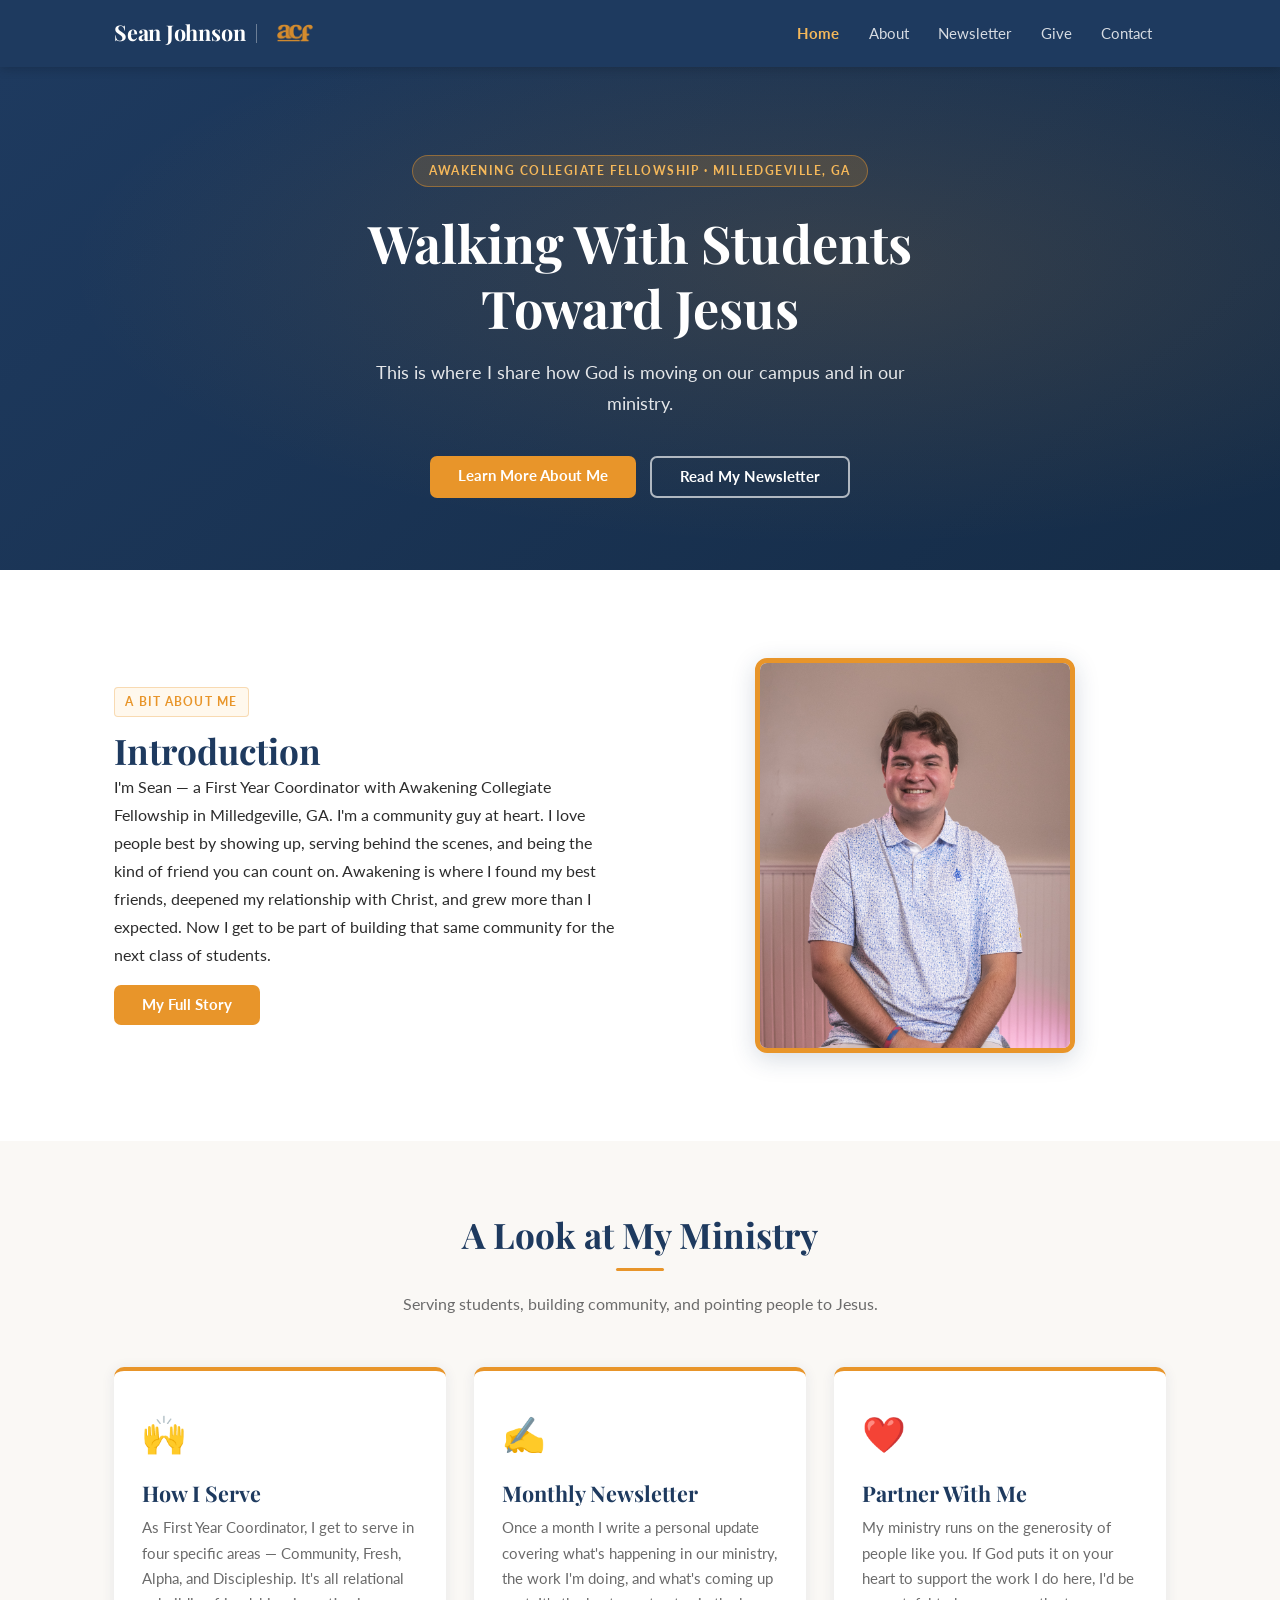
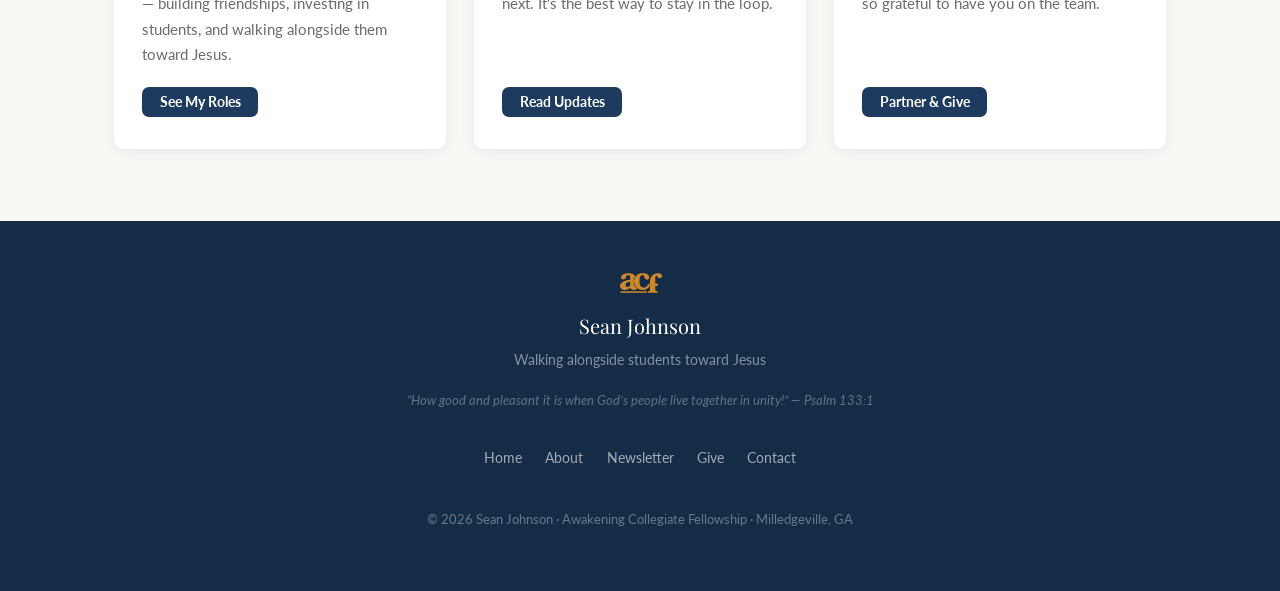
==== commit 9b9d7850: "Update Monthly Newsletter card description on home page Co-Authored-By: Claude Sonnet 4.6 <noreply@a" ====
--- a/index.html
+++ b/index.html
@@ -83,7 +83,7 @@
       <div class="card">
         <div class="card-icon">&#9997;&#65039;</div>
         <h3>Monthly Newsletter</h3>
-        <p>Once a month I write a personal update — stories from students, answers to prayer, and where things are headed. It's the best way to stay in the loop.</p>
+        <p>Once a month I write a personal update covering what's happening in our ministry, the work I'm doing, and what's coming up next. It's the best way to stay in the loop.</p>
         <a href="newsletter.html" class="btn btn-navy btn-sm">Read Updates</a>
       </div>
       <div class="card">
